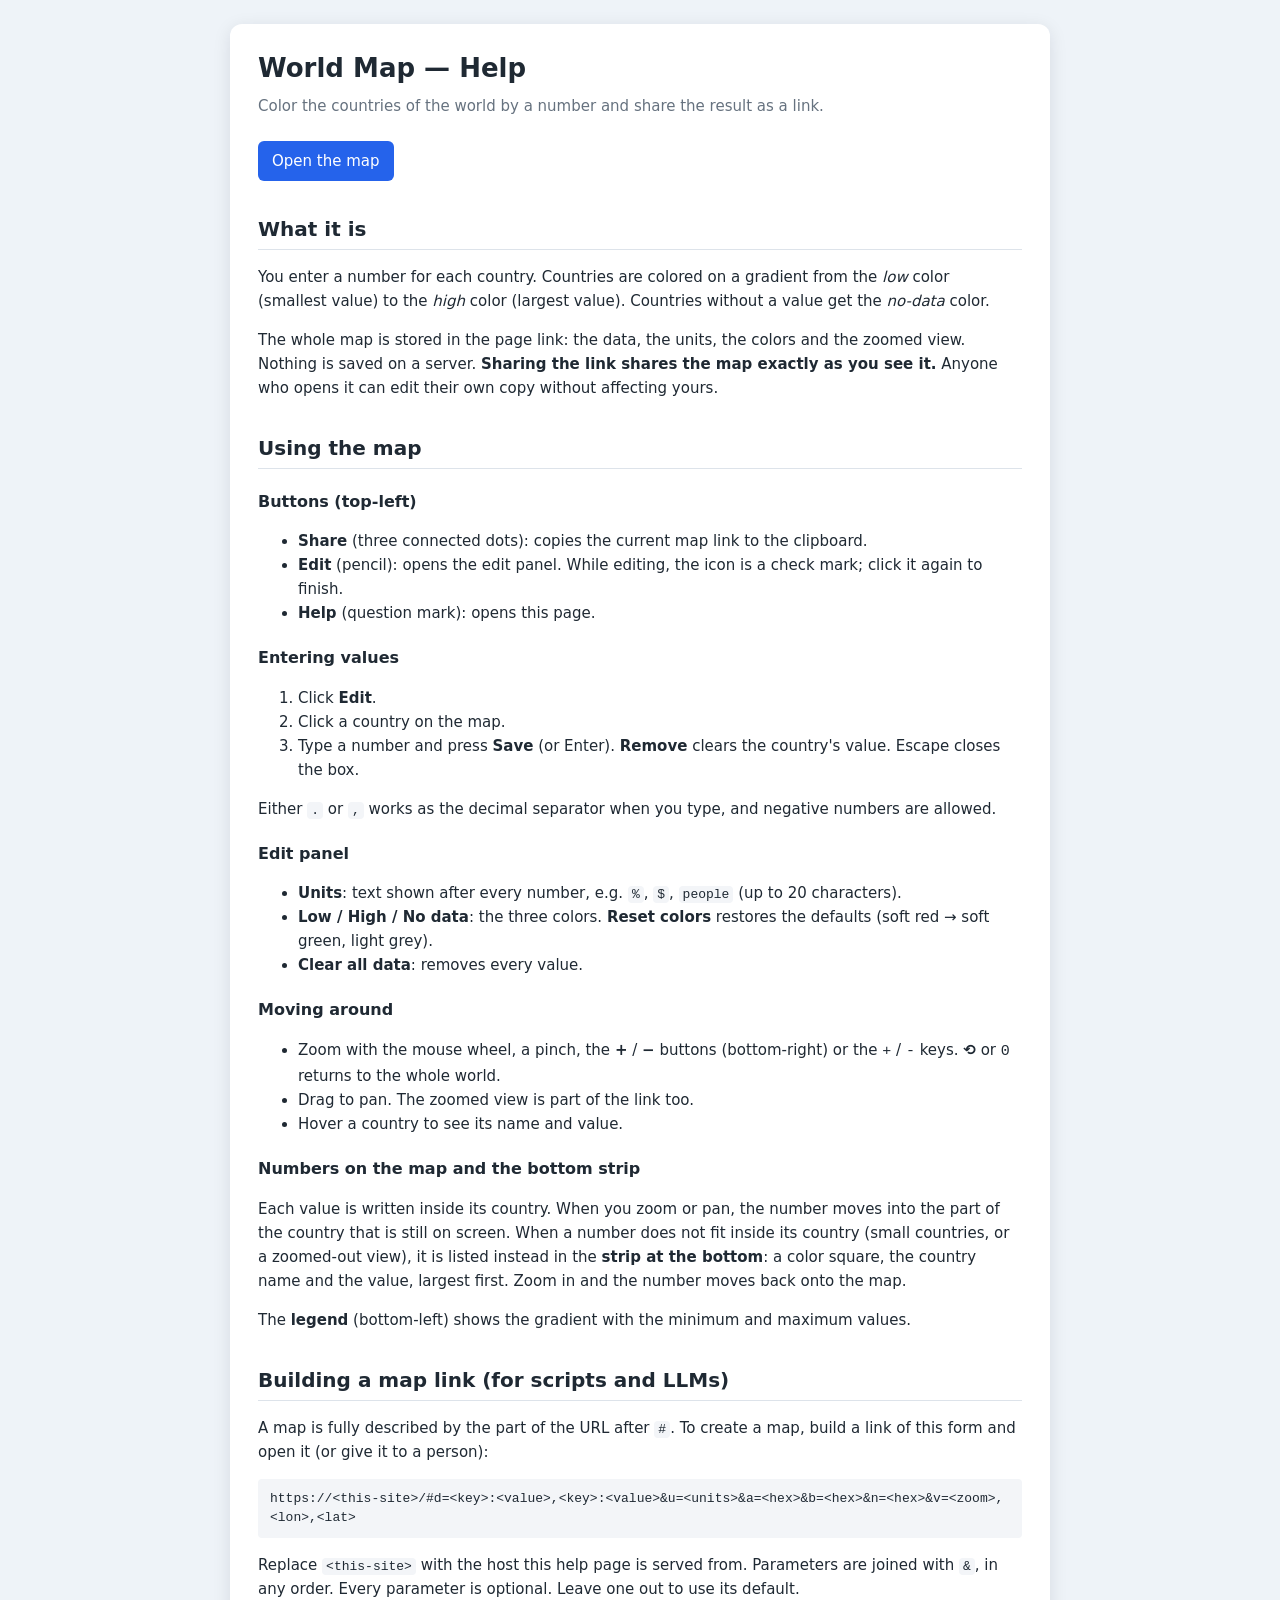
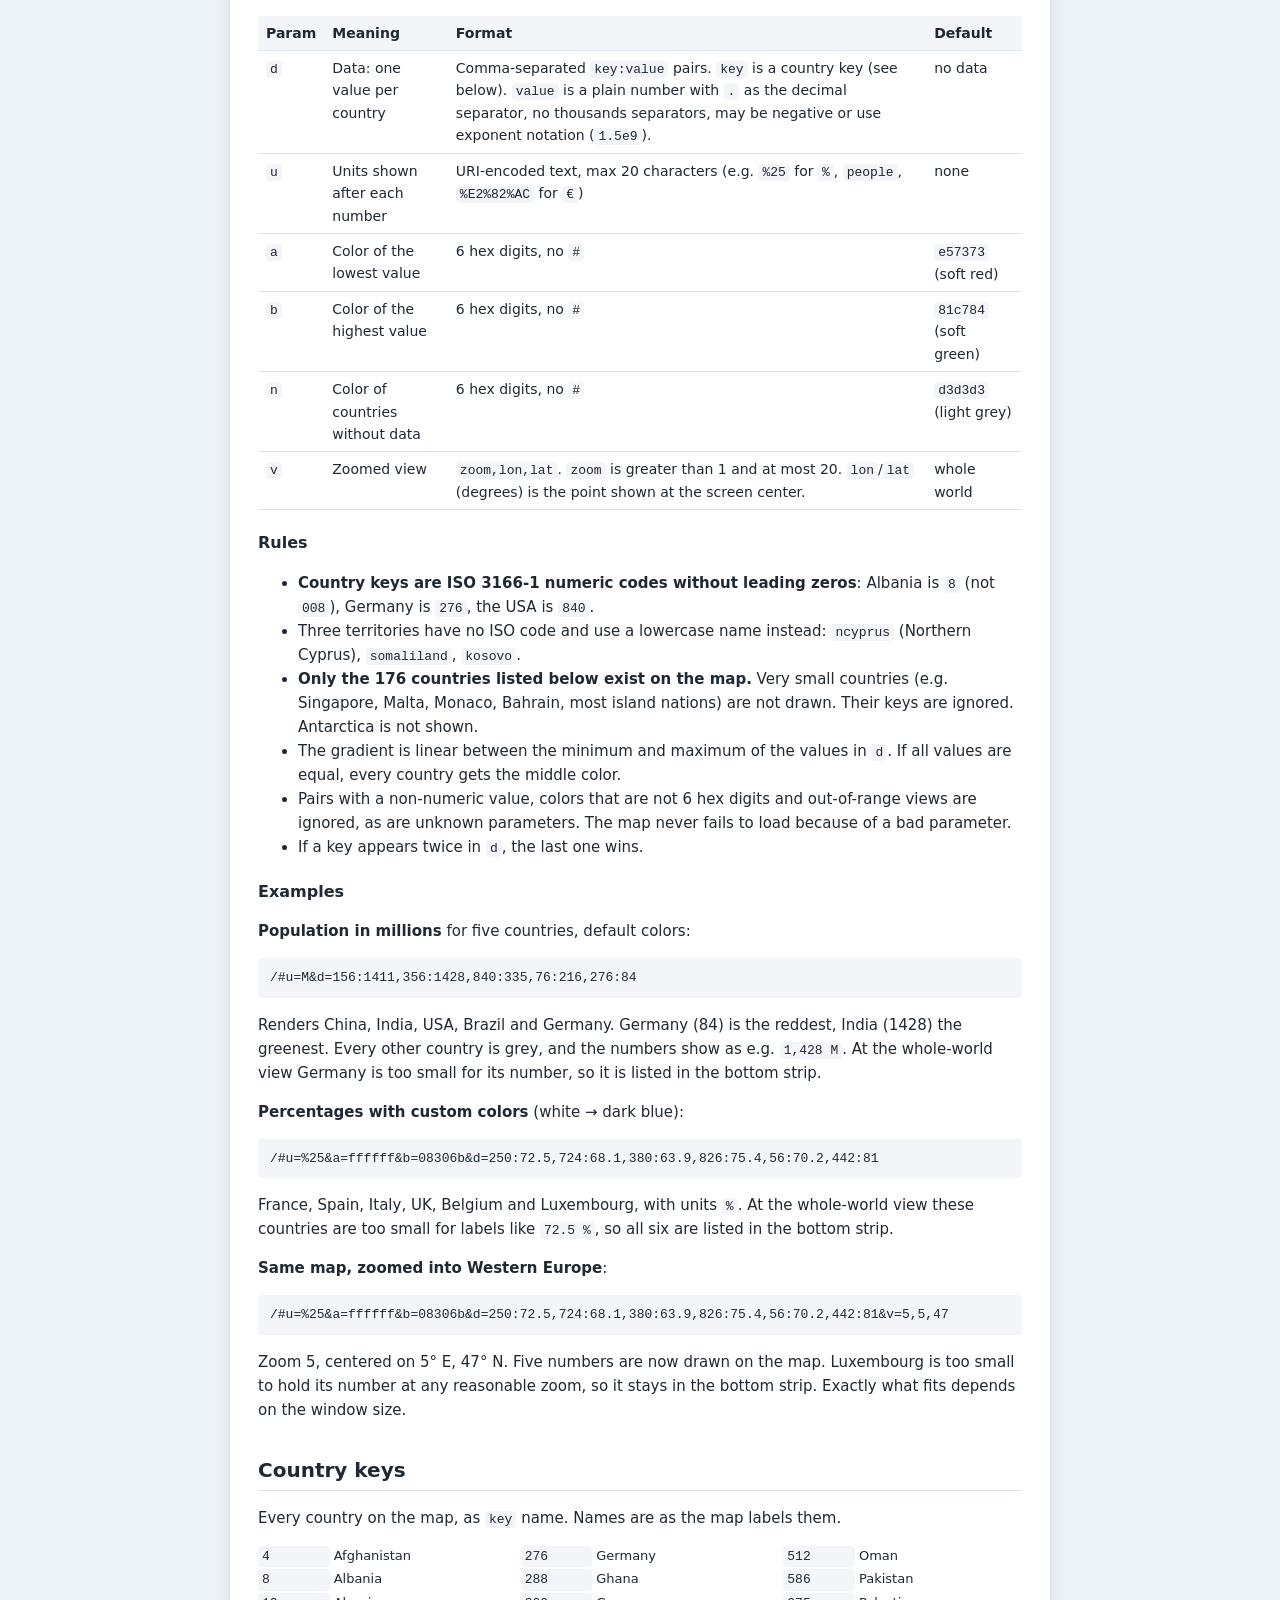
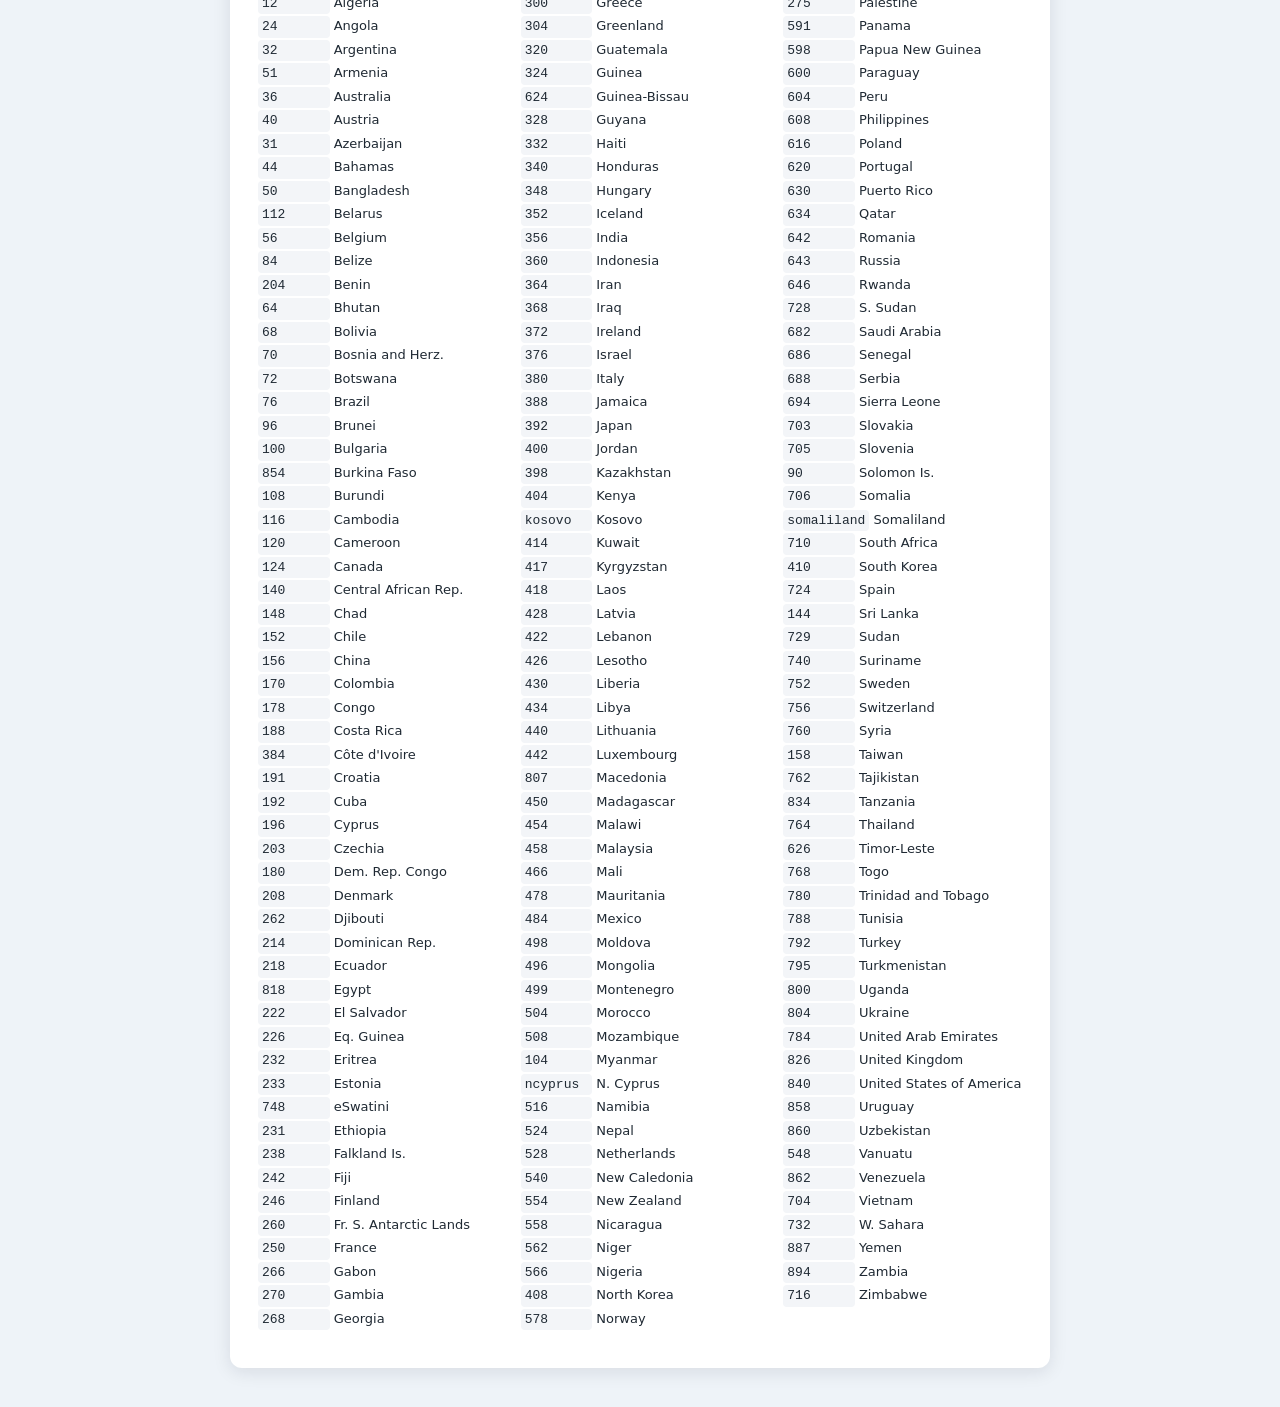
==== help.html @ 31d0c69e "Add /help page and round help button - help.html: static, script-free help for people and LLMs: how " ====
<!doctype html>
<html lang="en">
<head>
  <meta charset="utf-8">
  <meta name="viewport" content="width=device-width, initial-scale=1">
  <title>World Map Help</title>
  <meta name="description" content="How to use the World Map: color countries by value and share the map as a link. Includes the exact URL format for building map links programmatically (for scripts and LLMs).">
  <style>
    :root {
      --bg: #eef3f8; --panel: #ffffff; --text: #1f2933; --muted: #66727f;
      --accent: #2563eb; --line: #dde3ea; --code: #f3f5f8;
    }
    * { box-sizing: border-box; }
    body {
      margin: 0; background: var(--bg); color: var(--text);
      font: 15px/1.6 system-ui, -apple-system, "Segoe UI", Roboto, sans-serif;
    }
    main {
      max-width: 820px; margin: 24px auto; padding: 24px 28px;
      background: var(--panel); border-radius: 12px;
      box-shadow: 0 4px 18px rgba(15, 23, 42, .1);
    }
    @media (max-width: 860px) { main { margin: 0; border-radius: 0; padding: 20px 16px; } }
    h1 { margin: 0 0 4px; font-size: 26px; }
    h2 { margin: 32px 0 8px; font-size: 20px; border-bottom: 1px solid var(--line); padding-bottom: 4px; }
    h3 { margin: 20px 0 6px; font-size: 16px; }
    a { color: var(--accent); }
    .lead { color: var(--muted); margin-top: 0; }
    code, pre { font: 13px/1.5 ui-monospace, SFMono-Regular, Menlo, Consolas, monospace; background: var(--code); border-radius: 4px; }
    code { padding: 1px 4px; }
    pre { padding: 10px 12px; overflow-x: auto; white-space: pre-wrap; word-break: break-all; }
    table { border-collapse: collapse; width: 100%; margin: 8px 0; font-size: 14px; }
    th, td { text-align: left; padding: 6px 8px; border-bottom: 1px solid var(--line); vertical-align: top; }
    th { background: var(--code); }
    .keys { columns: 3 220px; column-gap: 24px; font-size: 13px; padding: 0; list-style: none; }
    .keys li { break-inside: avoid; padding: 1px 0; }
    .keys code { display: inline-block; min-width: 5.5em; }
    .open { display: inline-block; margin-top: 8px; padding: 8px 14px; background: var(--accent); color: #fff; border-radius: 6px; text-decoration: none; }
  </style>
</head>
<body>
<main>
  <h1>World Map — Help</h1>
  <p class="lead">Color the countries of the world by a number and share the result as a link.</p>
  <p><a class="open" href="/">Open the map</a></p>

  <h2 id="what">What it is</h2>
  <p>You enter a number for each country. Countries are colored on a gradient from the <em>low</em> color (smallest value) to the <em>high</em> color (largest value). Countries without a value get the <em>no-data</em> color.</p>
  <p>The whole map is stored in the page link: the data, the units, the colors and the zoomed view. Nothing is saved on a server. <strong>Sharing the link shares the map exactly as you see it.</strong> Anyone who opens it can edit their own copy without affecting yours.</p>

  <h2 id="using">Using the map</h2>
  <h3>Buttons (top-left)</h3>
  <ul>
    <li><strong>Share</strong> (three connected dots): copies the current map link to the clipboard.</li>
    <li><strong>Edit</strong> (pencil): opens the edit panel. While editing, the icon is a check mark; click it again to finish.</li>
    <li><strong>Help</strong> (question mark): opens this page.</li>
  </ul>
  <h3>Entering values</h3>
  <ol>
    <li>Click <strong>Edit</strong>.</li>
    <li>Click a country on the map.</li>
    <li>Type a number and press <strong>Save</strong> (or Enter). <strong>Remove</strong> clears the country's value. Escape closes the box.</li>
  </ol>
  <p>Either <code>.</code> or <code>,</code> works as the decimal separator when you type, and negative numbers are allowed.</p>
  <h3>Edit panel</h3>
  <ul>
    <li><strong>Units</strong>: text shown after every number, e.g. <code>%</code>, <code>$</code>, <code>people</code> (up to 20 characters).</li>
    <li><strong>Low / High / No data</strong>: the three colors. <strong>Reset colors</strong> restores the defaults (soft red → soft green, light grey).</li>
    <li><strong>Clear all data</strong>: removes every value.</li>
  </ul>
  <h3>Moving around</h3>
  <ul>
    <li>Zoom with the mouse wheel, a pinch, the <strong>+</strong> / <strong>−</strong> buttons (bottom-right) or the <kbd>+</kbd> / <kbd>-</kbd> keys. <strong>⟲</strong> or <kbd>0</kbd> returns to the whole world.</li>
    <li>Drag to pan. The zoomed view is part of the link too.</li>
    <li>Hover a country to see its name and value.</li>
  </ul>
  <h3>Numbers on the map and the bottom strip</h3>
  <p>Each value is written inside its country. When you zoom or pan, the number moves into the part of the country that is still on screen. When a number does not fit inside its country (small countries, or a zoomed-out view), it is listed instead in the <strong>strip at the bottom</strong>: a color square, the country name and the value, largest first. Zoom in and the number moves back onto the map.</p>
  <p>The <strong>legend</strong> (bottom-left) shows the gradient with the minimum and maximum values.</p>

  <h2 id="link-format">Building a map link (for scripts and LLMs)</h2>
  <p>A map is fully described by the part of the URL after <code>#</code>. To create a map, build a link of this form and open it (or give it to a person):</p>
  <pre>https://&lt;this-site&gt;/#d=&lt;key&gt;:&lt;value&gt;,&lt;key&gt;:&lt;value&gt;&amp;u=&lt;units&gt;&amp;a=&lt;hex&gt;&amp;b=&lt;hex&gt;&amp;n=&lt;hex&gt;&amp;v=&lt;zoom&gt;,&lt;lon&gt;,&lt;lat&gt;</pre>
  <p>Replace <code>&lt;this-site&gt;</code> with the host this help page is served from. Parameters are joined with <code>&amp;</code>, in any order. Every parameter is optional. Leave one out to use its default.</p>

  <table>
    <thead><tr><th>Param</th><th>Meaning</th><th>Format</th><th>Default</th></tr></thead>
    <tbody>
      <tr><td><code>d</code></td><td>Data: one value per country</td><td>Comma-separated <code>key:value</code> pairs. <code>key</code> is a country key (see below). <code>value</code> is a plain number with <code>.</code> as the decimal separator, no thousands separators, may be negative or use exponent notation (<code>1.5e9</code>).</td><td>no data</td></tr>
      <tr><td><code>u</code></td><td>Units shown after each number</td><td>URI-encoded text, max 20 characters (e.g. <code>%25</code> for <code>%</code>, <code>people</code>, <code>%E2%82%AC</code> for <code>€</code>)</td><td>none</td></tr>
      <tr><td><code>a</code></td><td>Color of the lowest value</td><td>6 hex digits, no <code>#</code></td><td><code>e57373</code> (soft red)</td></tr>
      <tr><td><code>b</code></td><td>Color of the highest value</td><td>6 hex digits, no <code>#</code></td><td><code>81c784</code> (soft green)</td></tr>
      <tr><td><code>n</code></td><td>Color of countries without data</td><td>6 hex digits, no <code>#</code></td><td><code>d3d3d3</code> (light grey)</td></tr>
      <tr><td><code>v</code></td><td>Zoomed view</td><td><code>zoom,lon,lat</code>. <code>zoom</code> is greater than 1 and at most 20. <code>lon</code>/<code>lat</code> (degrees) is the point shown at the screen center.</td><td>whole world</td></tr>
    </tbody>
  </table>

  <h3>Rules</h3>
  <ul>
    <li><strong>Country keys are ISO 3166-1 numeric codes without leading zeros</strong>: Albania is <code>8</code> (not <code>008</code>), Germany is <code>276</code>, the USA is <code>840</code>.</li>
    <li>Three territories have no ISO code and use a lowercase name instead: <code>ncyprus</code> (Northern Cyprus), <code>somaliland</code>, <code>kosovo</code>.</li>
    <li><strong>Only the 176 countries listed below exist on the map.</strong> Very small countries (e.g. Singapore, Malta, Monaco, Bahrain, most island nations) are not drawn. Their keys are ignored. Antarctica is not shown.</li>
    <li>The gradient is linear between the minimum and maximum of the values in <code>d</code>. If all values are equal, every country gets the middle color.</li>
    <li>Pairs with a non-numeric value, colors that are not 6 hex digits and out-of-range views are ignored, as are unknown parameters. The map never fails to load because of a bad parameter.</li>
    <li>If a key appears twice in <code>d</code>, the last one wins.</li>
  </ul>

  <h3>Examples</h3>
  <p><strong>Population in millions</strong> for five countries, default colors:</p>
  <pre>/#u=M&amp;d=156:1411,356:1428,840:335,76:216,276:84</pre>
  <p>Renders China, India, USA, Brazil and Germany. Germany (84) is the reddest, India (1428) the greenest. Every other country is grey, and the numbers show as e.g. <code>1,428 M</code>. At the whole-world view Germany is too small for its number, so it is listed in the bottom strip.</p>

  <p><strong>Percentages with custom colors</strong> (white → dark blue):</p>
  <pre>/#u=%25&amp;a=ffffff&amp;b=08306b&amp;d=250:72.5,724:68.1,380:63.9,826:75.4,56:70.2,442:81</pre>
  <p>France, Spain, Italy, UK, Belgium and Luxembourg, with units <code>%</code>. At the whole-world view these countries are too small for labels like <code>72.5 %</code>, so all six are listed in the bottom strip.</p>

  <p><strong>Same map, zoomed into Western Europe</strong>:</p>
  <pre>/#u=%25&amp;a=ffffff&amp;b=08306b&amp;d=250:72.5,724:68.1,380:63.9,826:75.4,56:70.2,442:81&amp;v=5,5,47</pre>
  <p>Zoom 5, centered on 5° E, 47° N. Five numbers are now drawn on the map. Luxembourg is too small to hold its number at any reasonable zoom, so it stays in the bottom strip. Exactly what fits depends on the window size.</p>

  <h2 id="keys">Country keys</h2>
  <p>Every country on the map, as <code>key</code> name. Names are as the map labels them.</p>
  <ul class="keys">
    <li><code>4</code> Afghanistan</li>
    <li><code>8</code> Albania</li>
    <li><code>12</code> Algeria</li>
    <li><code>24</code> Angola</li>
    <li><code>32</code> Argentina</li>
    <li><code>51</code> Armenia</li>
    <li><code>36</code> Australia</li>
    <li><code>40</code> Austria</li>
    <li><code>31</code> Azerbaijan</li>
    <li><code>44</code> Bahamas</li>
    <li><code>50</code> Bangladesh</li>
    <li><code>112</code> Belarus</li>
    <li><code>56</code> Belgium</li>
    <li><code>84</code> Belize</li>
    <li><code>204</code> Benin</li>
    <li><code>64</code> Bhutan</li>
    <li><code>68</code> Bolivia</li>
    <li><code>70</code> Bosnia and Herz.</li>
    <li><code>72</code> Botswana</li>
    <li><code>76</code> Brazil</li>
    <li><code>96</code> Brunei</li>
    <li><code>100</code> Bulgaria</li>
    <li><code>854</code> Burkina Faso</li>
    <li><code>108</code> Burundi</li>
    <li><code>116</code> Cambodia</li>
    <li><code>120</code> Cameroon</li>
    <li><code>124</code> Canada</li>
    <li><code>140</code> Central African Rep.</li>
    <li><code>148</code> Chad</li>
    <li><code>152</code> Chile</li>
    <li><code>156</code> China</li>
    <li><code>170</code> Colombia</li>
    <li><code>178</code> Congo</li>
    <li><code>188</code> Costa Rica</li>
    <li><code>384</code> Côte d'Ivoire</li>
    <li><code>191</code> Croatia</li>
    <li><code>192</code> Cuba</li>
    <li><code>196</code> Cyprus</li>
    <li><code>203</code> Czechia</li>
    <li><code>180</code> Dem. Rep. Congo</li>
    <li><code>208</code> Denmark</li>
    <li><code>262</code> Djibouti</li>
    <li><code>214</code> Dominican Rep.</li>
    <li><code>218</code> Ecuador</li>
    <li><code>818</code> Egypt</li>
    <li><code>222</code> El Salvador</li>
    <li><code>226</code> Eq. Guinea</li>
    <li><code>232</code> Eritrea</li>
    <li><code>233</code> Estonia</li>
    <li><code>748</code> eSwatini</li>
    <li><code>231</code> Ethiopia</li>
    <li><code>238</code> Falkland Is.</li>
    <li><code>242</code> Fiji</li>
    <li><code>246</code> Finland</li>
    <li><code>260</code> Fr. S. Antarctic Lands</li>
    <li><code>250</code> France</li>
    <li><code>266</code> Gabon</li>
    <li><code>270</code> Gambia</li>
    <li><code>268</code> Georgia</li>
    <li><code>276</code> Germany</li>
    <li><code>288</code> Ghana</li>
    <li><code>300</code> Greece</li>
    <li><code>304</code> Greenland</li>
    <li><code>320</code> Guatemala</li>
    <li><code>324</code> Guinea</li>
    <li><code>624</code> Guinea-Bissau</li>
    <li><code>328</code> Guyana</li>
    <li><code>332</code> Haiti</li>
    <li><code>340</code> Honduras</li>
    <li><code>348</code> Hungary</li>
    <li><code>352</code> Iceland</li>
    <li><code>356</code> India</li>
    <li><code>360</code> Indonesia</li>
    <li><code>364</code> Iran</li>
    <li><code>368</code> Iraq</li>
    <li><code>372</code> Ireland</li>
    <li><code>376</code> Israel</li>
    <li><code>380</code> Italy</li>
    <li><code>388</code> Jamaica</li>
    <li><code>392</code> Japan</li>
    <li><code>400</code> Jordan</li>
    <li><code>398</code> Kazakhstan</li>
    <li><code>404</code> Kenya</li>
    <li><code>kosovo</code> Kosovo</li>
    <li><code>414</code> Kuwait</li>
    <li><code>417</code> Kyrgyzstan</li>
    <li><code>418</code> Laos</li>
    <li><code>428</code> Latvia</li>
    <li><code>422</code> Lebanon</li>
    <li><code>426</code> Lesotho</li>
    <li><code>430</code> Liberia</li>
    <li><code>434</code> Libya</li>
    <li><code>440</code> Lithuania</li>
    <li><code>442</code> Luxembourg</li>
    <li><code>807</code> Macedonia</li>
    <li><code>450</code> Madagascar</li>
    <li><code>454</code> Malawi</li>
    <li><code>458</code> Malaysia</li>
    <li><code>466</code> Mali</li>
    <li><code>478</code> Mauritania</li>
    <li><code>484</code> Mexico</li>
    <li><code>498</code> Moldova</li>
    <li><code>496</code> Mongolia</li>
    <li><code>499</code> Montenegro</li>
    <li><code>504</code> Morocco</li>
    <li><code>508</code> Mozambique</li>
    <li><code>104</code> Myanmar</li>
    <li><code>ncyprus</code> N. Cyprus</li>
    <li><code>516</code> Namibia</li>
    <li><code>524</code> Nepal</li>
    <li><code>528</code> Netherlands</li>
    <li><code>540</code> New Caledonia</li>
    <li><code>554</code> New Zealand</li>
    <li><code>558</code> Nicaragua</li>
    <li><code>562</code> Niger</li>
    <li><code>566</code> Nigeria</li>
    <li><code>408</code> North Korea</li>
    <li><code>578</code> Norway</li>
    <li><code>512</code> Oman</li>
    <li><code>586</code> Pakistan</li>
    <li><code>275</code> Palestine</li>
    <li><code>591</code> Panama</li>
    <li><code>598</code> Papua New Guinea</li>
    <li><code>600</code> Paraguay</li>
    <li><code>604</code> Peru</li>
    <li><code>608</code> Philippines</li>
    <li><code>616</code> Poland</li>
    <li><code>620</code> Portugal</li>
    <li><code>630</code> Puerto Rico</li>
    <li><code>634</code> Qatar</li>
    <li><code>642</code> Romania</li>
    <li><code>643</code> Russia</li>
    <li><code>646</code> Rwanda</li>
    <li><code>728</code> S. Sudan</li>
    <li><code>682</code> Saudi Arabia</li>
    <li><code>686</code> Senegal</li>
    <li><code>688</code> Serbia</li>
    <li><code>694</code> Sierra Leone</li>
    <li><code>703</code> Slovakia</li>
    <li><code>705</code> Slovenia</li>
    <li><code>90</code> Solomon Is.</li>
    <li><code>706</code> Somalia</li>
    <li><code>somaliland</code> Somaliland</li>
    <li><code>710</code> South Africa</li>
    <li><code>410</code> South Korea</li>
    <li><code>724</code> Spain</li>
    <li><code>144</code> Sri Lanka</li>
    <li><code>729</code> Sudan</li>
    <li><code>740</code> Suriname</li>
    <li><code>752</code> Sweden</li>
    <li><code>756</code> Switzerland</li>
    <li><code>760</code> Syria</li>
    <li><code>158</code> Taiwan</li>
    <li><code>762</code> Tajikistan</li>
    <li><code>834</code> Tanzania</li>
    <li><code>764</code> Thailand</li>
    <li><code>626</code> Timor-Leste</li>
    <li><code>768</code> Togo</li>
    <li><code>780</code> Trinidad and Tobago</li>
    <li><code>788</code> Tunisia</li>
    <li><code>792</code> Turkey</li>
    <li><code>795</code> Turkmenistan</li>
    <li><code>800</code> Uganda</li>
    <li><code>804</code> Ukraine</li>
    <li><code>784</code> United Arab Emirates</li>
    <li><code>826</code> United Kingdom</li>
    <li><code>840</code> United States of America</li>
    <li><code>858</code> Uruguay</li>
    <li><code>860</code> Uzbekistan</li>
    <li><code>548</code> Vanuatu</li>
    <li><code>862</code> Venezuela</li>
    <li><code>704</code> Vietnam</li>
    <li><code>732</code> W. Sahara</li>
    <li><code>887</code> Yemen</li>
    <li><code>894</code> Zambia</li>
    <li><code>716</code> Zimbabwe</li>
  </ul>
</main>
</body>
</html>
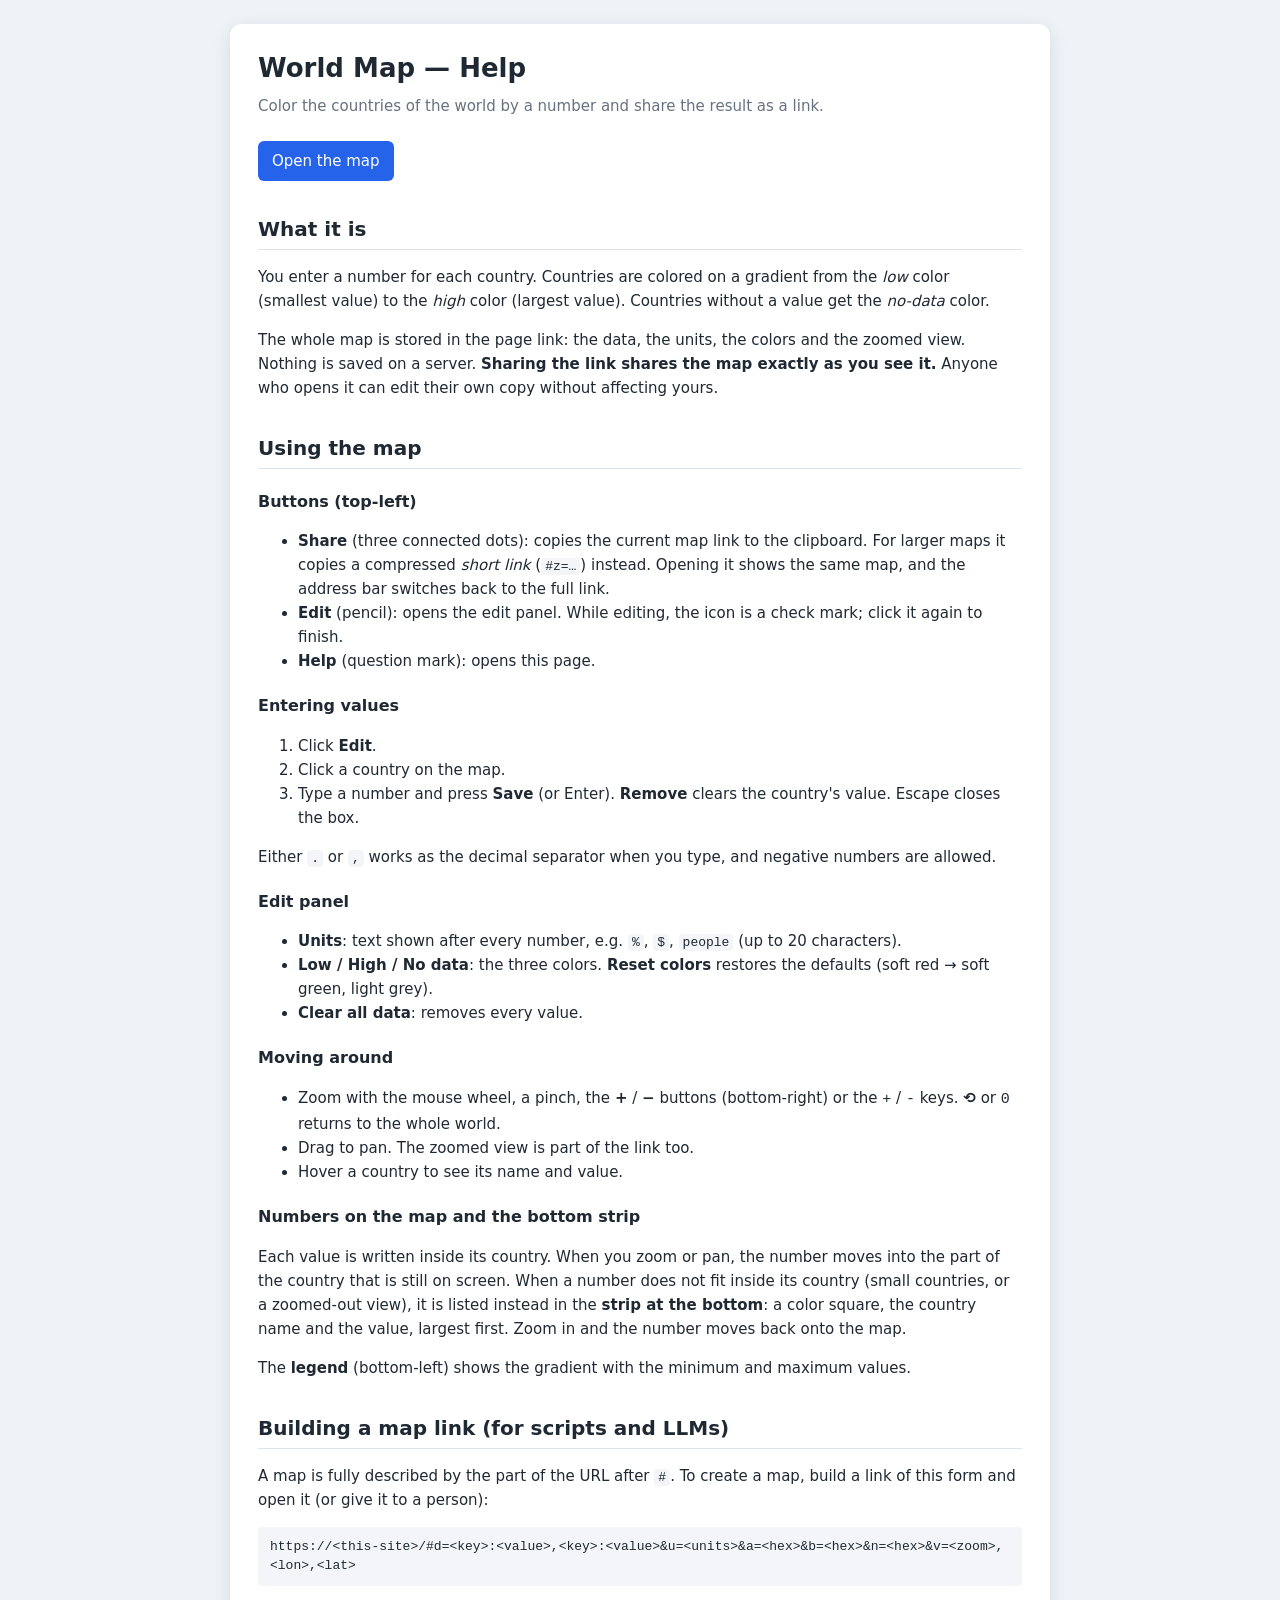
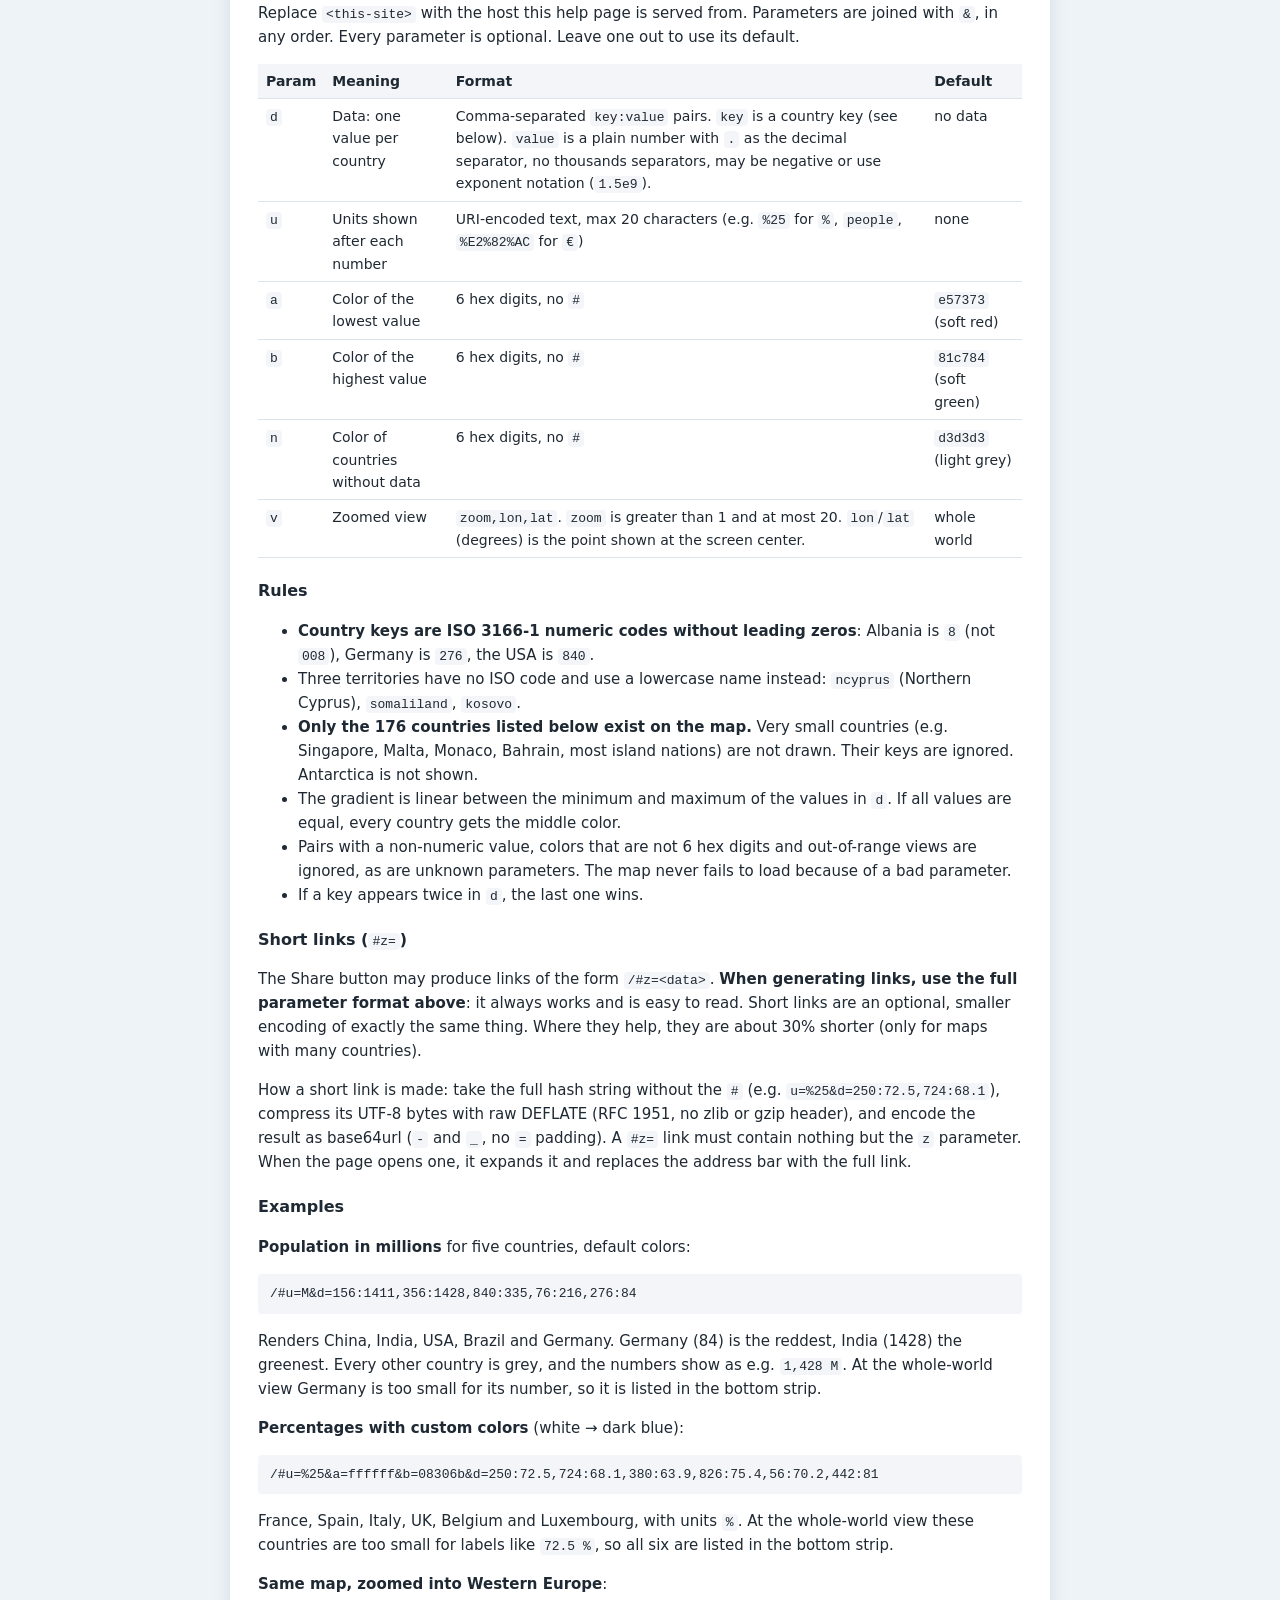
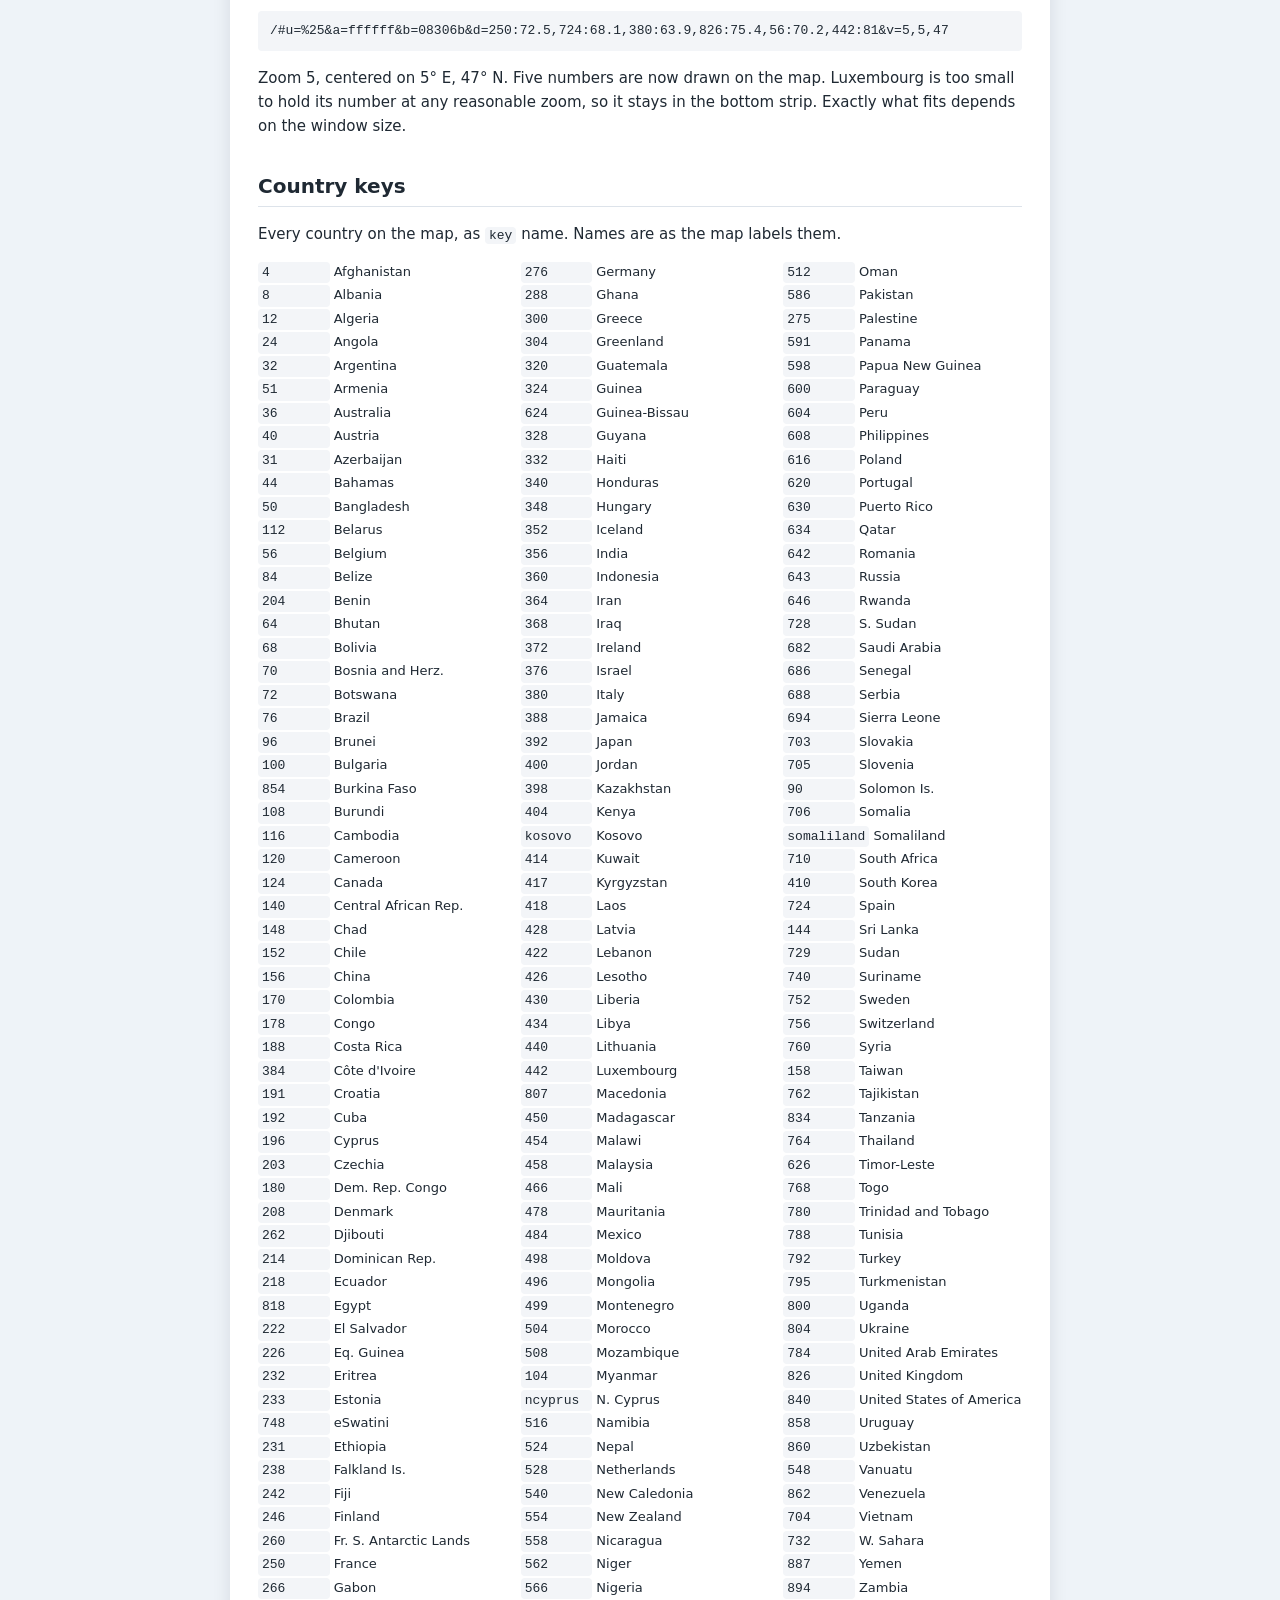
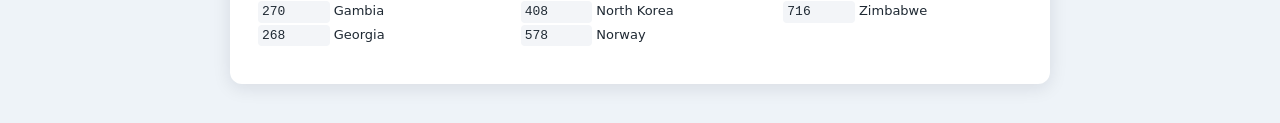
==== commit ceaa81c0: "Add compressed short links to Share - Share copies #z=<base64url(deflate-raw(full hash))> when it is" ====
--- a/help.html
+++ b/help.html
@@ -51,7 +51,7 @@
   <h2 id="using">Using the map</h2>
   <h3>Buttons (top-left)</h3>
   <ul>
-    <li><strong>Share</strong> (three connected dots): copies the current map link to the clipboard.</li>
+    <li><strong>Share</strong> (three connected dots): copies the current map link to the clipboard. For larger maps it copies a compressed <em>short link</em> (<code>#z=…</code>) instead. Opening it shows the same map, and the address bar switches back to the full link.</li>
     <li><strong>Edit</strong> (pencil): opens the edit panel. While editing, the icon is a check mark; click it again to finish.</li>
     <li><strong>Help</strong> (question mark): opens this page.</li>
   </ul>
@@ -104,6 +104,10 @@
     <li>Pairs with a non-numeric value, colors that are not 6 hex digits and out-of-range views are ignored, as are unknown parameters. The map never fails to load because of a bad parameter.</li>
     <li>If a key appears twice in <code>d</code>, the last one wins.</li>
   </ul>
+
+  <h3 id="short-links">Short links (<code>#z=</code>)</h3>
+  <p>The Share button may produce links of the form <code>/#z=&lt;data&gt;</code>. <strong>When generating links, use the full parameter format above</strong>: it always works and is easy to read. Short links are an optional, smaller encoding of exactly the same thing. Where they help, they are about 30% shorter (only for maps with many countries).</p>
+  <p>How a short link is made: take the full hash string without the <code>#</code> (e.g. <code>u=%25&amp;d=250:72.5,724:68.1</code>), compress its UTF-8 bytes with raw DEFLATE (RFC 1951, no zlib or gzip header), and encode the result as base64url (<code>-</code> and <code>_</code>, no <code>=</code> padding). A <code>#z=</code> link must contain nothing but the <code>z</code> parameter. When the page opens one, it expands it and replaces the address bar with the full link.</p>
 
   <h3>Examples</h3>
   <p><strong>Population in millions</strong> for five countries, default colors:</p>
